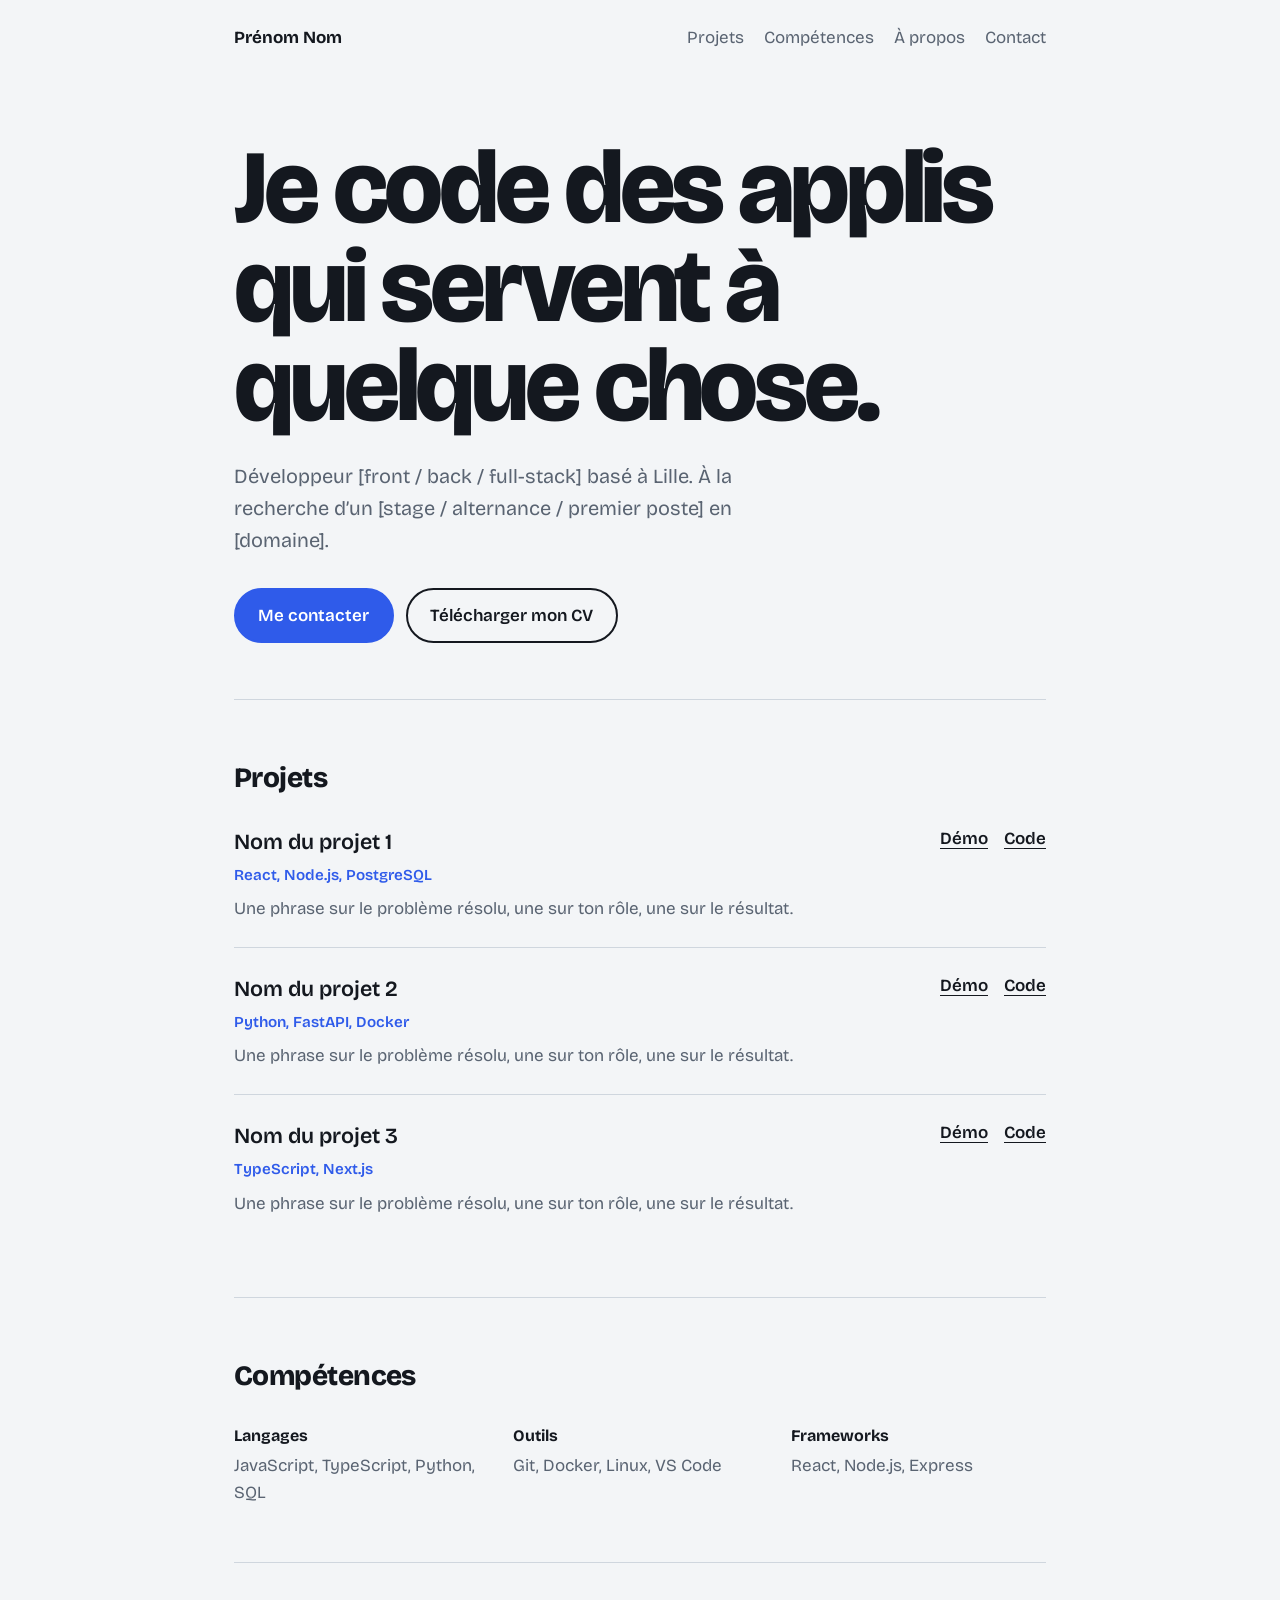
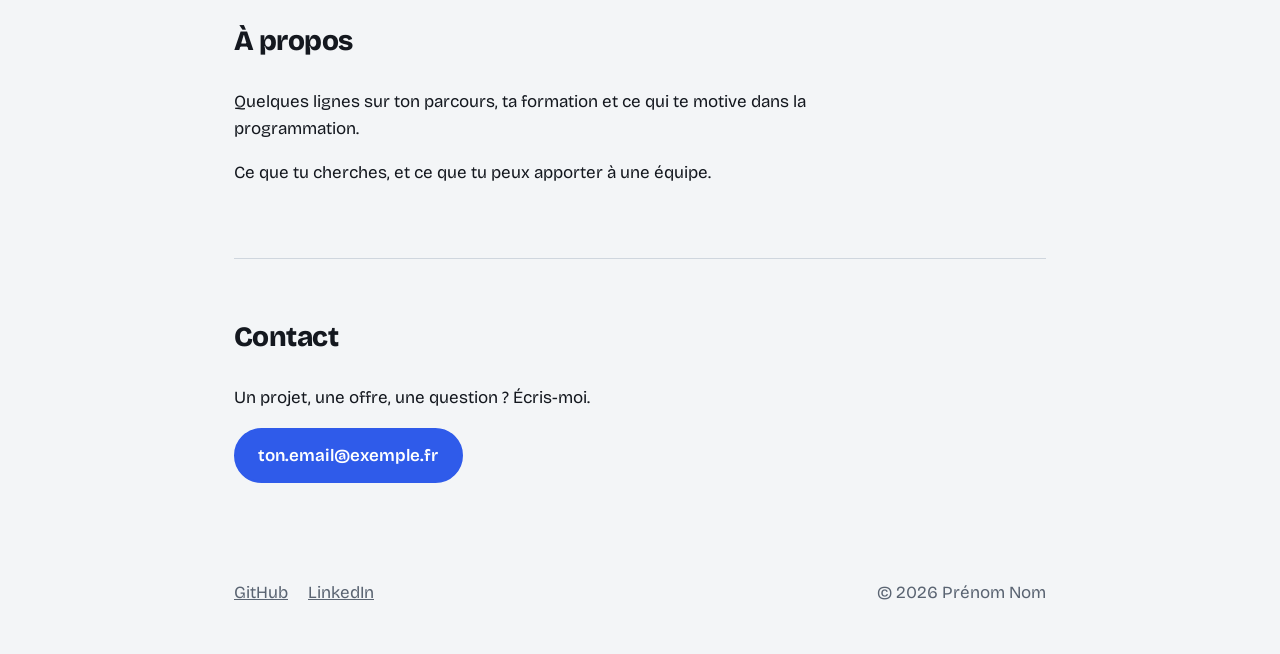
==== index.html @ 78fe06b6 "Add files via upload" ====
<!DOCTYPE html>
<html lang="fr">
<head>
<meta charset="utf-8">
<meta name="viewport" content="width=device-width, initial-scale=1, viewport-fit=cover">
<title>Prénom Nom – Développeur</title>
<link rel="preconnect" href="https://fonts.googleapis.com">
<link rel="preconnect" href="https://fonts.gstatic.com" crossorigin>
<link href="https://fonts.googleapis.com/css2?family=Bricolage+Grotesque:wght@400;600;800&display=swap" rel="stylesheet">
<style>
:root{
  --bg:#f3f5f7; --ink:#14181f; --muted:#5a6472; --line:#cfd6de; --accent:#2f5bea; --accent-ink:#fff;
  box-sizing:border-box; padding-top:env(safe-area-inset-top,0px); padding-bottom:env(safe-area-inset-bottom,0px);
}
@media (prefers-color-scheme:dark){
  :root:not([data-theme="light"]){--bg:#12161c;--ink:#eef1f5;--muted:#99a3b1;--line:#2b333e;--accent:#7b9bff;--accent-ink:#0d1220}
}
:root[data-theme="dark"]{--bg:#12161c;--ink:#eef1f5;--muted:#99a3b1;--line:#2b333e;--accent:#7b9bff;--accent-ink:#0d1220}
html{scroll-padding-top:env(safe-area-inset-top,0px);scroll-behavior:smooth}
*{box-sizing:border-box}
body{margin:0;background:var(--bg);color:var(--ink);font-family:"Bricolage Grotesque",system-ui,-apple-system,"Segoe UI",sans-serif;line-height:1.6;font-size:1.0625rem}
a{color:inherit}
a:focus-visible,button:focus-visible{outline:3px solid var(--accent);outline-offset:3px}
.wrap{max-width:860px;margin:0 auto;padding:0 1.5rem}
header.top{display:flex;justify-content:space-between;gap:1rem;padding:1.5rem 0;flex-wrap:wrap}
header.top a{text-decoration:none;color:var(--muted);margin-left:1.25rem}
header.top a:hover{color:var(--ink)}
.hero{padding:4rem 0 3.5rem;border-bottom:1px solid var(--line)}
.hero h1{font-size:clamp(3rem,11vw,6.5rem);line-height:.95;letter-spacing:-.04em;font-weight:800;margin:0 0 1.5rem}
.hero p{max-width:34rem;font-size:1.25rem;color:var(--muted);margin:0 0 2rem}
.btns{display:flex;gap:.75rem;flex-wrap:wrap}
.btn{display:inline-block;padding:.75rem 1.4rem;border-radius:999px;border:2px solid var(--ink);text-decoration:none;font-weight:600}
.btn.main{background:var(--accent);border-color:var(--accent);color:var(--accent-ink)}
.btn:hover{transform:translateY(-2px)}
section{padding:3.5rem 0;border-bottom:1px solid var(--line)}
h2{font-size:1.75rem;letter-spacing:-.02em;margin:0 0 1.5rem;font-weight:800}
.proj{display:grid;grid-template-columns:1fr auto;gap:.25rem 1.5rem;padding:1.5rem 0;border-top:1px solid var(--line)}
.proj:first-of-type{border-top:0;padding-top:0}
.proj h3{margin:0;font-size:1.35rem;font-weight:600}
.proj p{grid-column:1;margin:.25rem 0 0;color:var(--muted);max-width:36rem}
.proj .stack{grid-column:1;font-size:.95rem;color:var(--accent);font-weight:600}
.proj .links{grid-row:1/3;grid-column:2;display:flex;gap:1rem;align-items:flex-start}
.proj .links a{font-weight:600;text-underline-offset:4px}
.skills{display:grid;grid-template-columns:repeat(auto-fit,minmax(220px,1fr));gap:1.5rem}
.skills h3{font-size:1rem;margin:0 0 .25rem}
.skills p{margin:0;color:var(--muted)}
.about p{max-width:38rem;margin:0 0 1rem}
footer{padding:2.5rem 0 3rem;color:var(--muted);display:flex;justify-content:space-between;flex-wrap:wrap;gap:1rem}
footer a{margin-right:1.25rem}
@media (max-width:560px){.proj{grid-template-columns:1fr}.proj .links{grid-row:auto;grid-column:1;margin-top:.5rem}}
@media (prefers-reduced-motion:reduce){html{scroll-behavior:auto}.btn:hover{transform:none}}
</style>
</head>
<body>
<div class="wrap">
  <header class="top">
    <strong>Prénom Nom</strong>
    <nav><a href="#projets">Projets</a><a href="#competences">Compétences</a><a href="#apropos">À propos</a><a href="#contact">Contact</a></nav>
  </header>

  <div class="hero">
    <h1>Je code des applis qui servent à quelque chose.</h1>
    <p>Développeur [front / back / full-stack] basé à Lille. À la recherche d’un [stage / alternance / premier poste] en [domaine].</p>
    <div class="btns">
      <a class="btn main" href="#contact">Me contacter</a>
      <a class="btn" href="cv.pdf">Télécharger mon CV</a>
    </div>
  </div>

  <section id="projets">
    <h2>Projets</h2>
    <article class="proj">
      <h3>Nom du projet 1</h3>
      <span class="stack">React, Node.js, PostgreSQL</span>
      <p>Une phrase sur le problème résolu, une sur ton rôle, une sur le résultat.</p>
      <div class="links"><a href="#">Démo</a><a href="#">Code</a></div>
    </article>
    <article class="proj">
      <h3>Nom du projet 2</h3>
      <span class="stack">Python, FastAPI, Docker</span>
      <p>Une phrase sur le problème résolu, une sur ton rôle, une sur le résultat.</p>
      <div class="links"><a href="#">Démo</a><a href="#">Code</a></div>
    </article>
    <article class="proj">
      <h3>Nom du projet 3</h3>
      <span class="stack">TypeScript, Next.js</span>
      <p>Une phrase sur le problème résolu, une sur ton rôle, une sur le résultat.</p>
      <div class="links"><a href="#">Démo</a><a href="#">Code</a></div>
    </article>
  </section>

  <section id="competences">
    <h2>Compétences</h2>
    <div class="skills">
      <div><h3>Langages</h3><p>JavaScript, TypeScript, Python, SQL</p></div>
      <div><h3>Outils</h3><p>Git, Docker, Linux, VS Code</p></div>
      <div><h3>Frameworks</h3><p>React, Node.js, Express</p></div>
    </div>
  </section>

  <section id="apropos" class="about">
    <h2>À propos</h2>
    <p>Quelques lignes sur ton parcours, ta formation et ce qui te motive dans la programmation.</p>
    <p>Ce que tu cherches, et ce que tu peux apporter à une équipe.</p>
  </section>

  <section id="contact" style="border-bottom:0">
    <h2>Contact</h2>
    <p>Un projet, une offre, une question ? Écris-moi.</p>
    <div class="btns">
      <a class="btn main" href="mailto:ton.email@exemple.fr">ton.email@exemple.fr</a>
    </div>
  </section>

  <footer>
    <div><a href="#">GitHub</a><a href="#">LinkedIn</a></div>
    <span>© 2026 Prénom Nom</span>
  </footer>
</div>
</body>
</html>
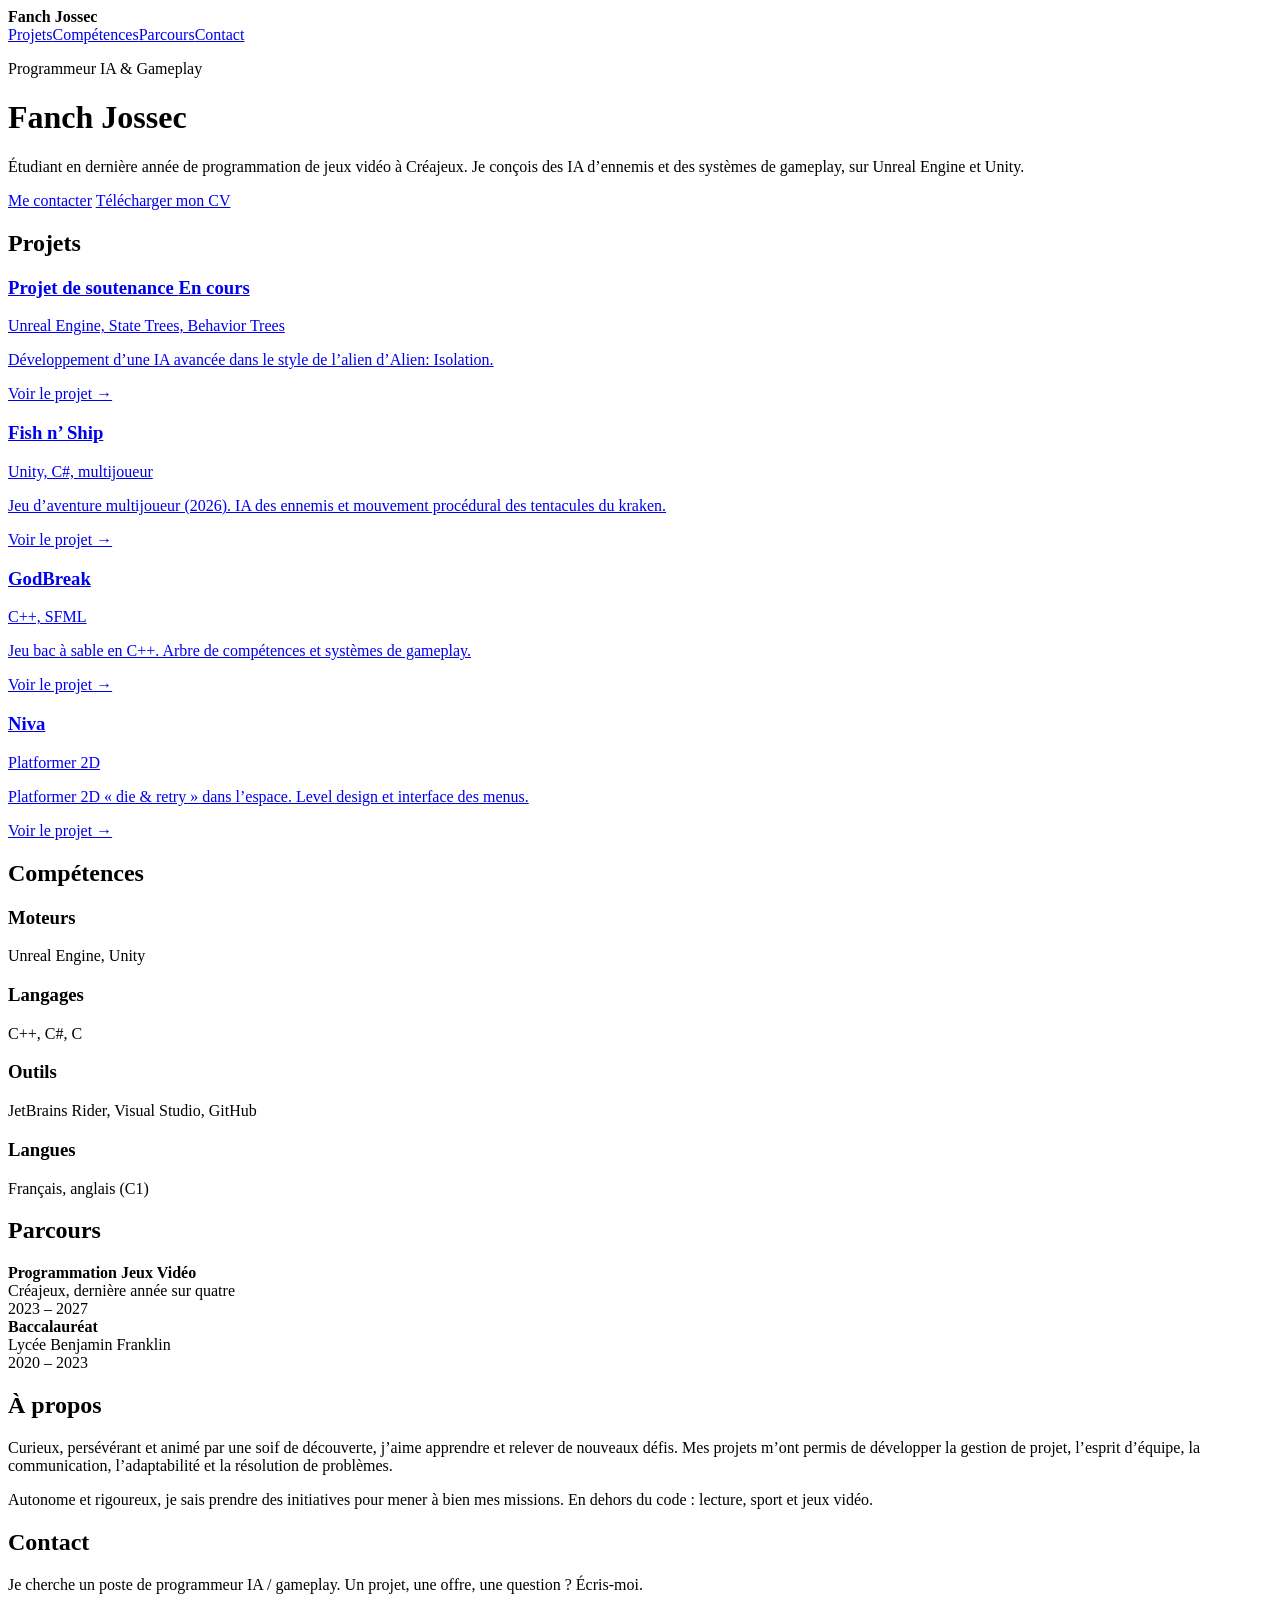
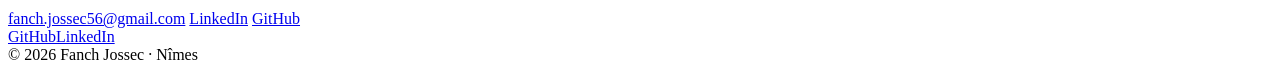
==== commit bc74c523: "Add files via upload" ====
--- a/index.html
+++ b/index.html
@@ -3,64 +3,24 @@
 <head>
 <meta charset="utf-8">
 <meta name="viewport" content="width=device-width, initial-scale=1, viewport-fit=cover">
-<title>Prénom Nom – Développeur</title>
+<title>Fanch Jossec – Programmeur IA &amp; Gameplay</title>
+<meta name="description" content="Portfolio de Fanch Jossec, programmeur IA et gameplay en dernière année à Créajeux. Unreal Engine, Unity, C++, C#.">
 <link rel="preconnect" href="https://fonts.googleapis.com">
 <link rel="preconnect" href="https://fonts.gstatic.com" crossorigin>
 <link href="https://fonts.googleapis.com/css2?family=Bricolage+Grotesque:wght@400;600;800&display=swap" rel="stylesheet">
-<style>
-:root{
-  --bg:#f3f5f7; --ink:#14181f; --muted:#5a6472; --line:#cfd6de; --accent:#2f5bea; --accent-ink:#fff;
-  box-sizing:border-box; padding-top:env(safe-area-inset-top,0px); padding-bottom:env(safe-area-inset-bottom,0px);
-}
-@media (prefers-color-scheme:dark){
-  :root:not([data-theme="light"]){--bg:#12161c;--ink:#eef1f5;--muted:#99a3b1;--line:#2b333e;--accent:#7b9bff;--accent-ink:#0d1220}
-}
-:root[data-theme="dark"]{--bg:#12161c;--ink:#eef1f5;--muted:#99a3b1;--line:#2b333e;--accent:#7b9bff;--accent-ink:#0d1220}
-html{scroll-padding-top:env(safe-area-inset-top,0px);scroll-behavior:smooth}
-*{box-sizing:border-box}
-body{margin:0;background:var(--bg);color:var(--ink);font-family:"Bricolage Grotesque",system-ui,-apple-system,"Segoe UI",sans-serif;line-height:1.6;font-size:1.0625rem}
-a{color:inherit}
-a:focus-visible,button:focus-visible{outline:3px solid var(--accent);outline-offset:3px}
-.wrap{max-width:860px;margin:0 auto;padding:0 1.5rem}
-header.top{display:flex;justify-content:space-between;gap:1rem;padding:1.5rem 0;flex-wrap:wrap}
-header.top a{text-decoration:none;color:var(--muted);margin-left:1.25rem}
-header.top a:hover{color:var(--ink)}
-.hero{padding:4rem 0 3.5rem;border-bottom:1px solid var(--line)}
-.hero h1{font-size:clamp(3rem,11vw,6.5rem);line-height:.95;letter-spacing:-.04em;font-weight:800;margin:0 0 1.5rem}
-.hero p{max-width:34rem;font-size:1.25rem;color:var(--muted);margin:0 0 2rem}
-.btns{display:flex;gap:.75rem;flex-wrap:wrap}
-.btn{display:inline-block;padding:.75rem 1.4rem;border-radius:999px;border:2px solid var(--ink);text-decoration:none;font-weight:600}
-.btn.main{background:var(--accent);border-color:var(--accent);color:var(--accent-ink)}
-.btn:hover{transform:translateY(-2px)}
-section{padding:3.5rem 0;border-bottom:1px solid var(--line)}
-h2{font-size:1.75rem;letter-spacing:-.02em;margin:0 0 1.5rem;font-weight:800}
-.proj{display:grid;grid-template-columns:1fr auto;gap:.25rem 1.5rem;padding:1.5rem 0;border-top:1px solid var(--line)}
-.proj:first-of-type{border-top:0;padding-top:0}
-.proj h3{margin:0;font-size:1.35rem;font-weight:600}
-.proj p{grid-column:1;margin:.25rem 0 0;color:var(--muted);max-width:36rem}
-.proj .stack{grid-column:1;font-size:.95rem;color:var(--accent);font-weight:600}
-.proj .links{grid-row:1/3;grid-column:2;display:flex;gap:1rem;align-items:flex-start}
-.proj .links a{font-weight:600;text-underline-offset:4px}
-.skills{display:grid;grid-template-columns:repeat(auto-fit,minmax(220px,1fr));gap:1.5rem}
-.skills h3{font-size:1rem;margin:0 0 .25rem}
-.skills p{margin:0;color:var(--muted)}
-.about p{max-width:38rem;margin:0 0 1rem}
-footer{padding:2.5rem 0 3rem;color:var(--muted);display:flex;justify-content:space-between;flex-wrap:wrap;gap:1rem}
-footer a{margin-right:1.25rem}
-@media (max-width:560px){.proj{grid-template-columns:1fr}.proj .links{grid-row:auto;grid-column:1;margin-top:.5rem}}
-@media (prefers-reduced-motion:reduce){html{scroll-behavior:auto}.btn:hover{transform:none}}
-</style>
+<link rel="stylesheet" href="style.css">
 </head>
 <body>
 <div class="wrap">
   <header class="top">
-    <strong>Prénom Nom</strong>
-    <nav><a href="#projets">Projets</a><a href="#competences">Compétences</a><a href="#apropos">À propos</a><a href="#contact">Contact</a></nav>
+    <strong>Fanch Jossec</strong>
+    <nav><a href="#projets">Projets</a><a href="#competences">Compétences</a><a href="#parcours">Parcours</a><a href="#contact">Contact</a></nav>
   </header>
 
   <div class="hero">
-    <h1>Je code des applis qui servent à quelque chose.</h1>
-    <p>Développeur [front / back / full-stack] basé à Lille. À la recherche d’un [stage / alternance / premier poste] en [domaine].</p>
+    <p class="role">Programmeur IA &amp; Gameplay</p>
+    <h1>Fanch Jossec</h1>
+    <p class="lead">Étudiant en dernière année de programmation de jeux vidéo à Créajeux. Je conçois des IA d’ennemis et des systèmes de gameplay, sur Unreal Engine et Unity.</p>
     <div class="btns">
       <a class="btn main" href="#contact">Me contacter</a>
       <a class="btn" href="cv.pdf">Télécharger mon CV</a>
@@ -69,52 +29,71 @@
 
   <section id="projets">
     <h2>Projets</h2>
-    <article class="proj">
-      <h3>Nom du projet 1</h3>
-      <span class="stack">React, Node.js, PostgreSQL</span>
-      <p>Une phrase sur le problème résolu, une sur ton rôle, une sur le résultat.</p>
-      <div class="links"><a href="#">Démo</a><a href="#">Code</a></div>
-    </article>
-    <article class="proj">
-      <h3>Nom du projet 2</h3>
-      <span class="stack">Python, FastAPI, Docker</span>
-      <p>Une phrase sur le problème résolu, une sur ton rôle, une sur le résultat.</p>
-      <div class="links"><a href="#">Démo</a><a href="#">Code</a></div>
-    </article>
-    <article class="proj">
-      <h3>Nom du projet 3</h3>
-      <span class="stack">TypeScript, Next.js</span>
-      <p>Une phrase sur le problème résolu, une sur ton rôle, une sur le résultat.</p>
-      <div class="links"><a href="#">Démo</a><a href="#">Code</a></div>
-    </article>
+
+    <a class="proj" href="projet-soutenance.html">
+      <h3>Projet de soutenance <span class="tag">En cours</span></h3>
+      <span class="stack">Unreal Engine, State Trees, Behavior Trees</span>
+      <p>Développement d’une IA avancée dans le style de l’alien d’Alien: Isolation.</p>
+      <span class="go">Voir le projet →</span>
+    </a>
+
+    <a class="proj" href="projet-fish-n-ship.html">
+      <h3>Fish n’ Ship</h3>
+      <span class="stack">Unity, C#, multijoueur</span>
+      <p>Jeu d’aventure multijoueur (2026). IA des ennemis et mouvement procédural des tentacules du kraken.</p>
+      <span class="go">Voir le projet →</span>
+    </a>
+
+    <a class="proj" href="projet-godbreak.html">
+      <h3>GodBreak</h3>
+      <span class="stack">C++, SFML</span>
+      <p>Jeu bac à sable en C++. Arbre de compétences et systèmes de gameplay.</p>
+      <span class="go">Voir le projet →</span>
+    </a>
+
+    <a class="proj" href="projet-niva.html">
+      <h3>Niva</h3>
+      <span class="stack">Platformer 2D</span>
+      <p>Platformer 2D « die &amp; retry » dans l’espace. Level design et interface des menus.</p>
+      <span class="go">Voir le projet →</span>
+    </a>
   </section>
 
   <section id="competences">
     <h2>Compétences</h2>
-    <div class="skills">
-      <div><h3>Langages</h3><p>JavaScript, TypeScript, Python, SQL</p></div>
-      <div><h3>Outils</h3><p>Git, Docker, Linux, VS Code</p></div>
-      <div><h3>Frameworks</h3><p>React, Node.js, Express</p></div>
+    <div class="cols">
+      <div><h3>Moteurs</h3><p>Unreal Engine, Unity</p></div>
+      <div><h3>Langages</h3><p>C++, C#, C</p></div>
+      <div><h3>Outils</h3><p>JetBrains Rider, Visual Studio, GitHub</p></div>
+      <div><h3>Langues</h3><p>Français, anglais (C1)</p></div>
     </div>
   </section>
 
-  <section id="apropos" class="about">
+  <section id="parcours">
+    <h2>Parcours</h2>
+    <div class="edu"><div><strong>Programmation Jeux Vidéo</strong><br><span>Créajeux, dernière année sur quatre</span></div><span>2023 – 2027</span></div>
+    <div class="edu"><div><strong>Baccalauréat</strong><br><span>Lycée Benjamin Franklin</span></div><span>2020 – 2023</span></div>
+  </section>
+
+  <section class="about">
     <h2>À propos</h2>
-    <p>Quelques lignes sur ton parcours, ta formation et ce qui te motive dans la programmation.</p>
-    <p>Ce que tu cherches, et ce que tu peux apporter à une équipe.</p>
+    <p>Curieux, persévérant et animé par une soif de découverte, j’aime apprendre et relever de nouveaux défis. Mes projets m’ont permis de développer la gestion de projet, l’esprit d’équipe, la communication, l’adaptabilité et la résolution de problèmes.</p>
+    <p>Autonome et rigoureux, je sais prendre des initiatives pour mener à bien mes missions. En dehors du code : lecture, sport et jeux vidéo.</p>
   </section>
 
   <section id="contact" style="border-bottom:0">
     <h2>Contact</h2>
-    <p>Un projet, une offre, une question ? Écris-moi.</p>
+    <p>Je cherche un poste de programmeur IA / gameplay. Un projet, une offre, une question ? Écris-moi.</p>
     <div class="btns">
-      <a class="btn main" href="mailto:ton.email@exemple.fr">ton.email@exemple.fr</a>
+      <a class="btn main" href="mailto:fanch.jossec56@gmail.com">fanch.jossec56@gmail.com</a>
+      <a class="btn" href="https://www.linkedin.com/in/fanch-jossec-746255350/">LinkedIn</a>
+      <a class="btn" href="https://github.com/DarkeGit">GitHub</a>
     </div>
   </section>
 
   <footer>
-    <div><a href="#">GitHub</a><a href="#">LinkedIn</a></div>
-    <span>© 2026 Prénom Nom</span>
+    <div><a href="https://github.com/DarkeGit">GitHub</a><a href="https://www.linkedin.com/in/fanch-jossec-746255350/">LinkedIn</a></div>
+    <span>© 2026 Fanch Jossec · Nîmes</span>
   </footer>
 </div>
 </body>
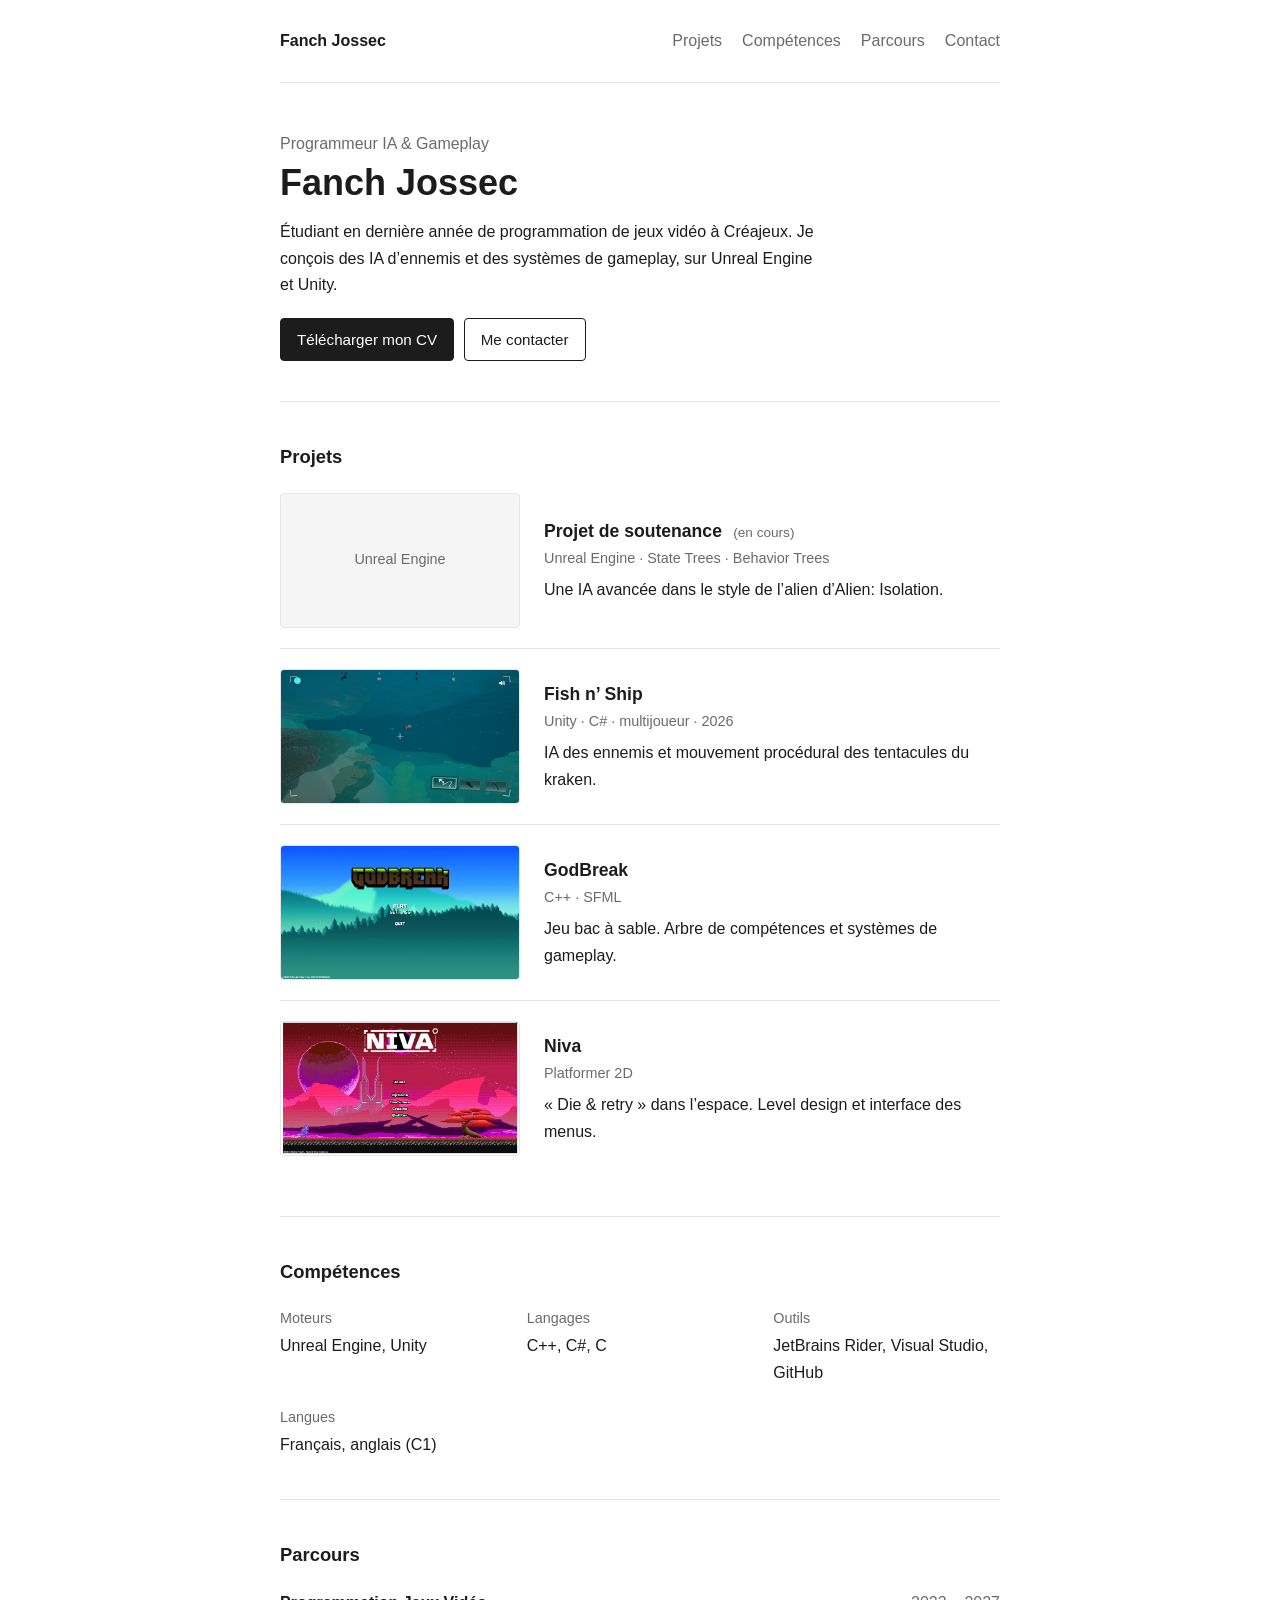
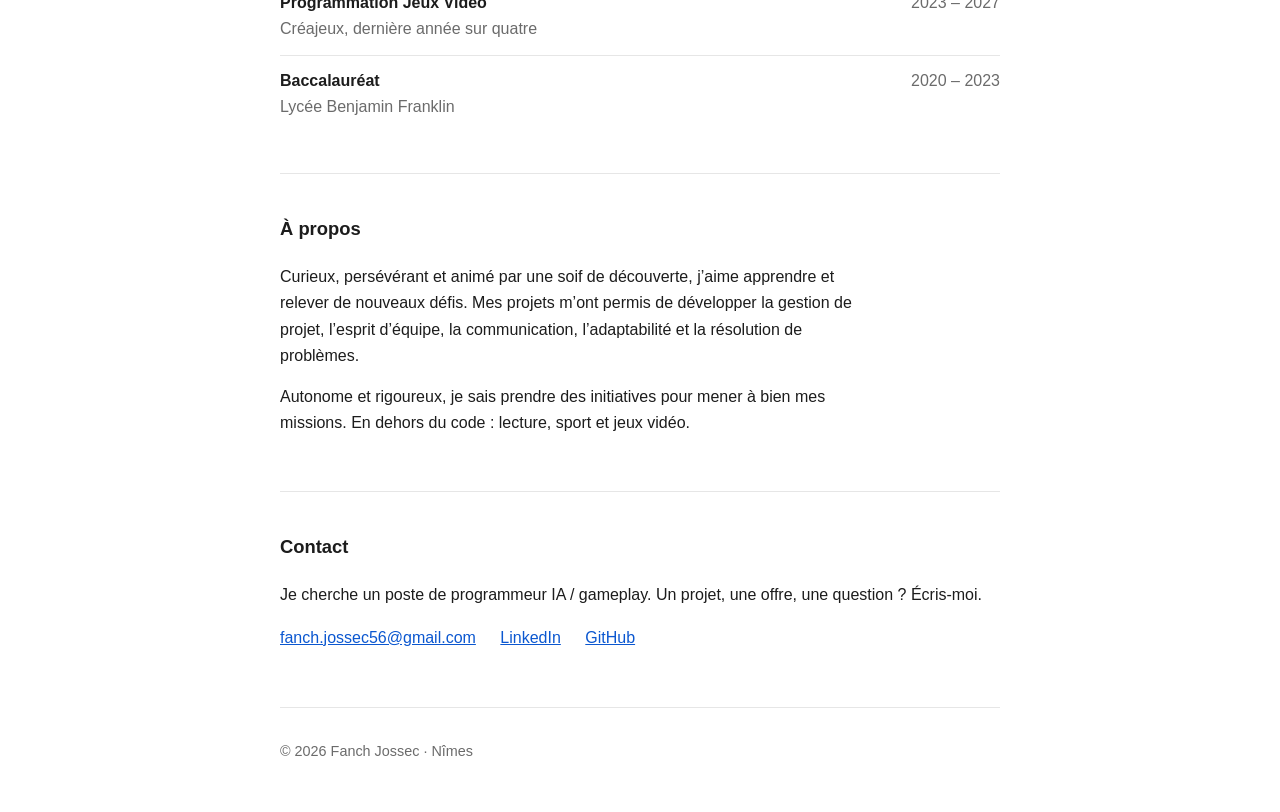
==== commit 2bff220a: "Add files via upload" ====
--- a/index.html
+++ b/index.html
@@ -5,9 +5,6 @@
 <meta name="viewport" content="width=device-width, initial-scale=1, viewport-fit=cover">
 <title>Fanch Jossec – Programmeur IA &amp; Gameplay</title>
 <meta name="description" content="Portfolio de Fanch Jossec, programmeur IA et gameplay en dernière année à Créajeux. Unreal Engine, Unity, C++, C#.">
-<link rel="preconnect" href="https://fonts.googleapis.com">
-<link rel="preconnect" href="https://fonts.gstatic.com" crossorigin>
-<link href="https://fonts.googleapis.com/css2?family=Bricolage+Grotesque:wght@400;600;800&display=swap" rel="stylesheet">
 <link rel="stylesheet" href="style.css">
 </head>
 <body>
@@ -22,8 +19,8 @@
     <h1>Fanch Jossec</h1>
     <p class="lead">Étudiant en dernière année de programmation de jeux vidéo à Créajeux. Je conçois des IA d’ennemis et des systèmes de gameplay, sur Unreal Engine et Unity.</p>
     <div class="btns">
-      <a class="btn main" href="#contact">Me contacter</a>
-      <a class="btn" href="cv.pdf">Télécharger mon CV</a>
+      <a class="btn main" href="cv.pdf">Télécharger mon CV</a>
+      <a class="btn" href="#contact">Me contacter</a>
     </div>
   </div>
 
@@ -31,31 +28,39 @@
     <h2>Projets</h2>
 
     <a class="proj" href="projet-soutenance.html">
-      <h3>Projet de soutenance <span class="tag">En cours</span></h3>
-      <span class="stack">Unreal Engine, State Trees, Behavior Trees</span>
-      <p>Développement d’une IA avancée dans le style de l’alien d’Alien: Isolation.</p>
-      <span class="go">Voir le projet →</span>
+      <div class="thumb"><span>Unreal Engine</span></div>
+      <div>
+        <h3>Projet de soutenance <span class="tag">(en cours)</span></h3>
+        <span class="stack">Unreal Engine · State Trees · Behavior Trees</span>
+        <p>Une IA avancée dans le style de l’alien d’Alien: Isolation.</p>
+      </div>
     </a>
 
     <a class="proj" href="projet-fish-n-ship.html">
-      <h3>Fish n’ Ship</h3>
-      <span class="stack">Unity, C#, multijoueur</span>
-      <p>Jeu d’aventure multijoueur (2026). IA des ennemis et mouvement procédural des tentacules du kraken.</p>
-      <span class="go">Voir le projet →</span>
+      <div class="thumb"><img src="images/fish-n-ship-1.jpg" alt="Fish n’ Ship" loading="lazy"></div>
+      <div>
+        <h3>Fish n’ Ship</h3>
+        <span class="stack">Unity · C# · multijoueur · 2026</span>
+        <p>IA des ennemis et mouvement procédural des tentacules du kraken.</p>
+      </div>
     </a>
 
     <a class="proj" href="projet-godbreak.html">
-      <h3>GodBreak</h3>
-      <span class="stack">C++, SFML</span>
-      <p>Jeu bac à sable en C++. Arbre de compétences et systèmes de gameplay.</p>
-      <span class="go">Voir le projet →</span>
+      <div class="thumb"><img src="images/godbreak-ecran-titre.jpg" alt="GodBreak" loading="lazy"></div>
+      <div>
+        <h3>GodBreak</h3>
+        <span class="stack">C++ · SFML</span>
+        <p>Jeu bac à sable. Arbre de compétences et systèmes de gameplay.</p>
+      </div>
     </a>
 
     <a class="proj" href="projet-niva.html">
-      <h3>Niva</h3>
-      <span class="stack">Platformer 2D</span>
-      <p>Platformer 2D « die &amp; retry » dans l’espace. Level design et interface des menus.</p>
-      <span class="go">Voir le projet →</span>
+      <div class="thumb"><img src="images/niva-ecran-titre.jpg" alt="Niva" loading="lazy"></div>
+      <div>
+        <h3>Niva</h3>
+        <span class="stack">Platformer 2D</span>
+        <p>« Die &amp; retry » dans l’espace. Level design et interface des menus.</p>
+      </div>
     </a>
   </section>
 
@@ -81,18 +86,17 @@
     <p>Autonome et rigoureux, je sais prendre des initiatives pour mener à bien mes missions. En dehors du code : lecture, sport et jeux vidéo.</p>
   </section>
 
-  <section id="contact" style="border-bottom:0">
+  <section id="contact">
     <h2>Contact</h2>
     <p>Je cherche un poste de programmeur IA / gameplay. Un projet, une offre, une question ? Écris-moi.</p>
-    <div class="btns">
-      <a class="btn main" href="mailto:fanch.jossec56@gmail.com">fanch.jossec56@gmail.com</a>
-      <a class="btn" href="https://www.linkedin.com/in/fanch-jossec-746255350/">LinkedIn</a>
-      <a class="btn" href="https://github.com/DarkeGit">GitHub</a>
-    </div>
+    <p class="links">
+      <a href="mailto:fanch.jossec56@gmail.com">fanch.jossec56@gmail.com</a>
+      <a href="https://www.linkedin.com/in/fanch-jossec-746255350/">LinkedIn</a>
+      <a href="https://github.com/DarkeGit">GitHub</a>
+    </p>
   </section>
 
   <footer>
-    <div><a href="https://github.com/DarkeGit">GitHub</a><a href="https://www.linkedin.com/in/fanch-jossec-746255350/">LinkedIn</a></div>
     <span>© 2026 Fanch Jossec · Nîmes</span>
   </footer>
 </div>
--- a/style.css
+++ b/style.css
@@ -0,0 +1,87 @@
+:root{
+  --bg:#ffffff; --ink:#1c1c1c; --muted:#6b6b6b; --line:#e6e6e6; --link:#0b57d0; --soft:#f5f5f5;
+  box-sizing:border-box; padding-top:env(safe-area-inset-top,0px); padding-bottom:env(safe-area-inset-bottom,0px);
+}
+@media (prefers-color-scheme:dark){
+  :root:not([data-theme="light"]){--bg:#161616;--ink:#ececec;--muted:#9a9a9a;--line:#2e2e2e;--link:#8ab4f8;--soft:#222}
+}
+:root[data-theme="dark"]{--bg:#161616;--ink:#ececec;--muted:#9a9a9a;--line:#2e2e2e;--link:#8ab4f8;--soft:#222}
+html{scroll-padding-top:env(safe-area-inset-top,0px);scroll-behavior:smooth}
+*{box-sizing:border-box}
+body{margin:0;background:var(--bg);color:var(--ink);font-family:-apple-system,BlinkMacSystemFont,"Segoe UI",Roboto,Helvetica,Arial,sans-serif;line-height:1.65;font-size:1rem}
+a{color:var(--link)}
+a:focus-visible{outline:2px solid var(--link);outline-offset:3px}
+img,video{max-width:100%;height:auto}
+.wrap{max-width:760px;margin:0 auto;padding:0 1.25rem}
+
+header.top{display:flex;justify-content:space-between;align-items:baseline;gap:1rem;padding:1.75rem 0;flex-wrap:wrap;border-bottom:1px solid var(--line)}
+header.top strong a,header.top strong{color:var(--ink);text-decoration:none;font-weight:600}
+header.top nav a{color:var(--muted);text-decoration:none;margin-left:1.25rem}
+header.top nav a:hover{color:var(--ink)}
+
+.hero{padding:3rem 0 2.5rem}
+.hero .role{color:var(--muted);margin:0 0 .25rem}
+.hero h1{font-size:2.25rem;line-height:1.15;font-weight:600;margin:0 0 1rem}
+.hero p.lead{max-width:34rem;margin:0 0 1.25rem}
+
+.btns{display:flex;gap:.6rem;flex-wrap:wrap}
+.btn{display:inline-block;padding:.5rem 1rem;border-radius:4px;border:1px solid var(--ink);color:var(--ink);text-decoration:none;font-size:.95rem}
+.btn:hover{background:var(--soft)}
+.btn.main{background:var(--ink);color:var(--bg)}
+.btn.main:hover{opacity:.85}
+
+section{padding:2.5rem 0;border-top:1px solid var(--line)}
+h2{font-size:1.15rem;font-weight:600;margin:0 0 1.25rem}
+
+/* liste de projets : image à côté du nom */
+a.proj{display:grid;grid-template-columns:240px 1fr;gap:1.5rem;align-items:center;text-decoration:none;color:inherit;padding:1.25rem 0;border-top:1px solid var(--line)}
+a.proj:first-of-type{border-top:0;padding-top:0}
+a.proj .thumb{aspect-ratio:16/9;border-radius:4px;overflow:hidden;background:var(--soft);border:1px solid var(--line);display:flex;align-items:center;justify-content:center;color:var(--muted);font-size:.9rem}
+a.proj .thumb img{width:100%;height:100%;object-fit:cover;display:block}
+a.proj h3{margin:0;font-size:1.1rem;font-weight:600}
+a.proj:hover h3{color:var(--link);text-decoration:underline;text-underline-offset:3px}
+a.proj .stack{display:block;color:var(--muted);font-size:.9rem;margin:.1rem 0 .4rem}
+a.proj p{margin:0}
+.tag{color:var(--muted);font-size:.85rem;font-weight:400;margin-left:.4rem}
+
+.cols{display:grid;grid-template-columns:repeat(auto-fit,minmax(170px,1fr));gap:1.25rem}
+.cols h3{font-size:.9rem;color:var(--muted);font-weight:400;margin:0 0 .15rem}
+.cols p{margin:0}
+.edu{display:flex;justify-content:space-between;gap:1rem;flex-wrap:wrap;padding:.75rem 0;border-top:1px solid var(--line)}
+.edu:first-of-type{border-top:0;padding-top:0}
+.edu span{color:var(--muted)}
+.about p{max-width:36rem;margin:0 0 .9rem}
+.links a{margin-right:1.25rem}
+
+footer{padding:2rem 0 3rem;color:var(--muted);font-size:.9rem;display:flex;justify-content:space-between;flex-wrap:wrap;gap:1rem;border-top:1px solid var(--line)}
+footer a{margin-right:1rem;color:var(--muted)}
+
+/* pages projet */
+.back{display:inline-block;margin:1.5rem 0 0;color:var(--muted);text-decoration:none;font-size:.95rem}
+.back:hover{color:var(--ink)}
+.phero{padding:1rem 0 1.5rem}
+.phero h1{font-size:2.25rem;line-height:1.15;font-weight:600;margin:0 0 .6rem}
+.phero .lead{color:var(--muted);margin:0;max-width:36rem}
+.meta{display:grid;grid-template-columns:repeat(auto-fit,minmax(160px,1fr));gap:1rem;padding:1.25rem 0;margin:0;border-top:1px solid var(--line);border-bottom:1px solid var(--line)}
+.meta dt{font-size:.85rem;color:var(--muted);margin:0}
+.meta dd{margin:0}
+.dl{padding:1.5rem 0 0}
+.dl p{margin:.6rem 0 0;color:var(--muted);font-size:.9rem}
+.prose{padding:2rem 0 .5rem}
+.prose h2{margin-top:2rem}
+.prose h2:first-child{margin-top:0}
+.prose p,.prose li{max-width:38rem}
+.prose ul{padding-left:1.2rem}
+.prose li{margin-bottom:.5rem}
+.shot{margin:1.5rem 0}
+.shot img,.shot video{width:100%;border-radius:4px;border:1px solid var(--line);display:block;background:#000}
+.shot figcaption{color:var(--muted);font-size:.85rem;margin-top:.4rem}
+.shots{display:grid;grid-template-columns:repeat(auto-fit,minmax(260px,1fr));gap:1rem;margin:1.5rem 0}
+.shots .shot{margin:0}
+.pnav{display:flex;justify-content:space-between;gap:1rem;flex-wrap:wrap;padding:1.5rem 0 2rem}
+
+@media (max-width:600px){
+  a.proj{grid-template-columns:1fr;gap:.75rem}
+  .hero h1,.phero h1{font-size:1.9rem}
+}
+@media (prefers-reduced-motion:reduce){html{scroll-behavior:auto}}
